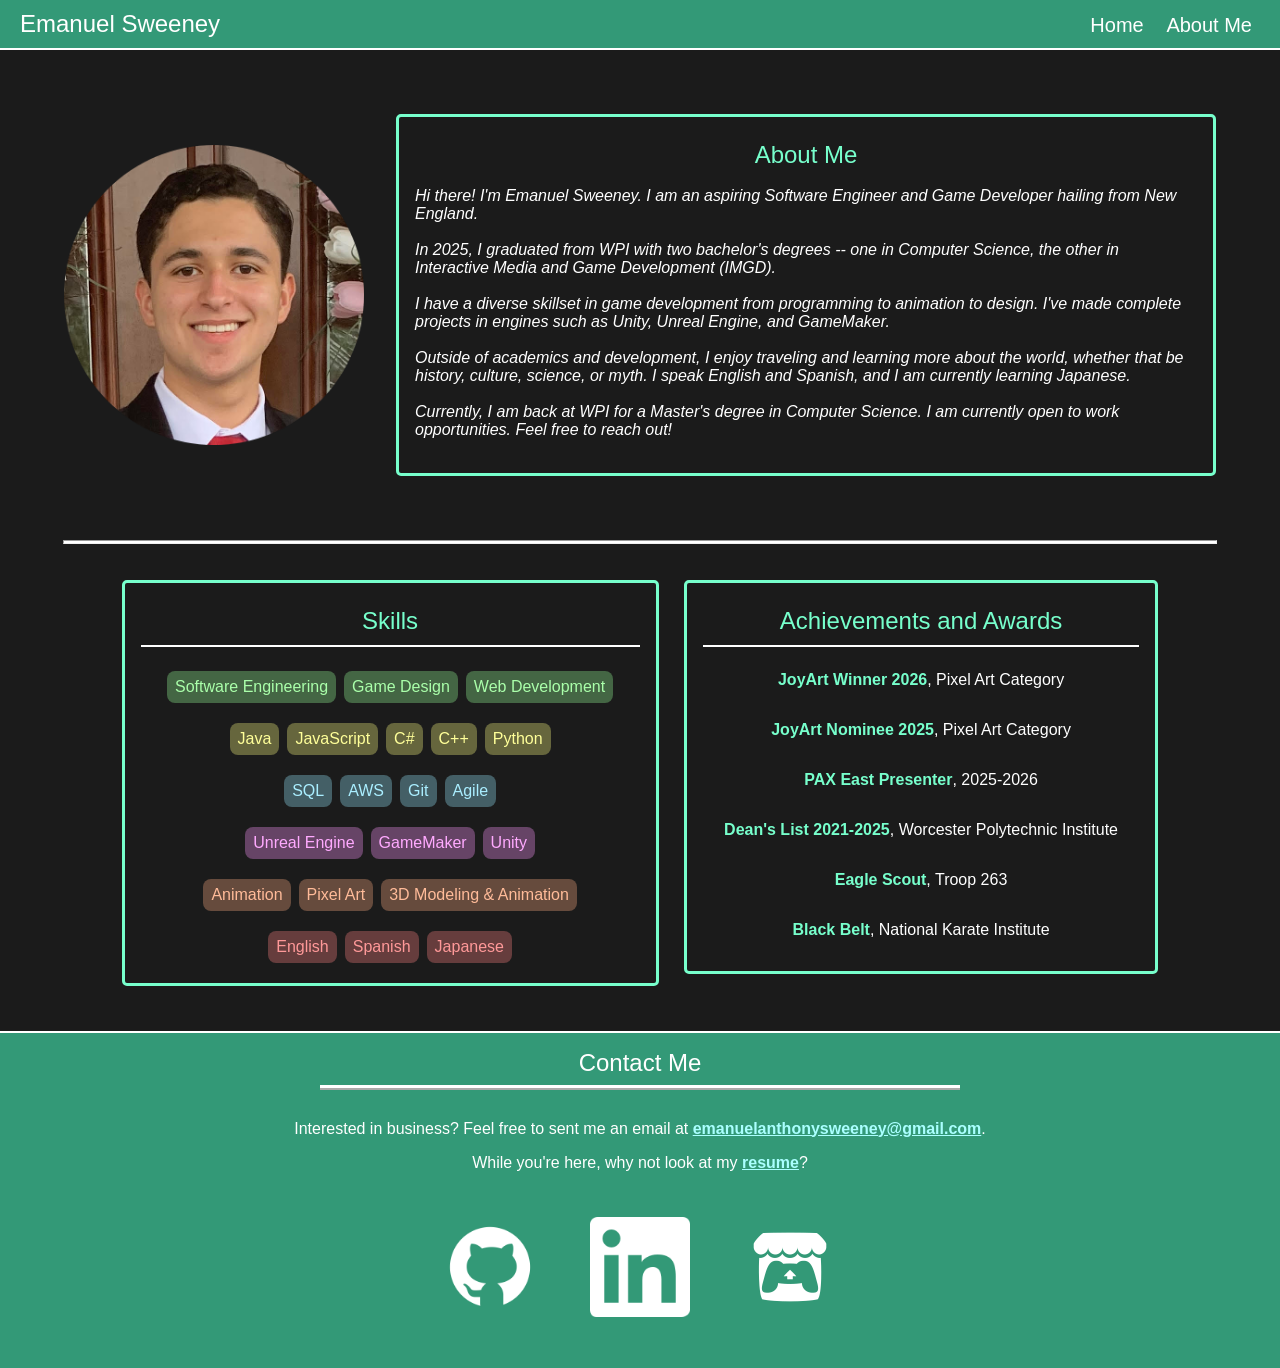
==== about.html @ 0271db8d "Updates" ====
<!DOCTYPE html>
<html lang="en">
<head>
    <meta charset="UTF-8">
    <meta http-equiv="X-UA-Compatible" content = "IE=edge"/>
    <meta name="viewport" content="width=device-width, initial-scale=1.0">
    <title>Emanuel Sweeney -- About Me</title>
    <link rel = "stylesheet" href="style.css">
    <link rel = icon type="image/x-icon" href="Assets/icon.png">
    <script src="my-header.js" defer></script>
    <script src="my-footer.js" defer></script>
</head>
<body>
    <my-header></my-header>

    <div class = "landing">
        <img src="Assets/me.png" style="width:300px; flex-shrink: 0;"/>
        <div class = "aboutme">
            <h2 style="text-align: center; margin-bottom: 0rem;">About Me</h2>
            <i style="text-align: left; margin:1rem"><br/>Hi there! I'm Emanuel Sweeney. I am an aspiring Software Engineer and Game Developer hailing from New England. <br/><br/>
                    In 2025, I graduated from WPI with two bachelor's degrees -- one in Computer Science, the other in Interactive Media and Game Development (IMGD).<br/><br/>
                    I have a diverse skillset in game development from programming to animation to design. I've made complete projects in engines such as Unity, Unreal Engine, and GameMaker. <br/><br/>
                    Outside of academics and development, I enjoy traveling and learning more about the world, whether that be history, culture, science, or myth. I speak English and Spanish, and I am currently learning Japanese.<br/><br/>
                    Currently, I am back at WPI for a Master's degree in Computer Science. I am currently open to work opportunities. Feel free to reach out!<br/><br/>
            </i>    
        </div>
    </div>

    <hr style="width: 90%; background-color:white; height: 2px;"/>

    <div style="display: flex; justify-content: center; align-items: start; flex-wrap: wrap; margin:0 auto; padding: 1rem;">
    <div class="landingtext" style="min-width: 40%; margin:1%;">
        <h2 style="text-align: center; margin-bottom: 0.1rem;">Skills</h2>
        <hr style="height: 2px; width:100%; background-color:white; border:none;"/>
        <div class="bubblediv">
            <p class="bubble">Software Engineering</p>
            <p class="bubble">Game Design</p>
            <p class="bubble">Web Development</p>
        </div>
        <div class="bubblediv">
            <p class="bubble" style="color:#ff9">Java</p>
            <p class="bubble" style="color:#ff9">JavaScript</p>
            <p class="bubble" style="color:#ff9">C#</p>
            <p class="bubble" style="color:#ff9">C++</p>
            <p class="bubble" style="color:#ff9">Python</p>
        </div>
        <div class="bubblediv">
            <p class="bubble" style="color:#aef">SQL</p>
            <p class="bubble" style="color:#aef">AWS</p>
            <p class="bubble" style="color:#aef">Git</p>
            <p class="bubble" style="color:#aef">Agile</p>
        </div>
        <div class="bubblediv">
            <p class="bubble" style="color:#faf">Unreal Engine</p>
            <p class="bubble" style="color:#faf">GameMaker</p>
            <p class="bubble" style="color:#faf">Unity</p>
        </div>
        <div class="bubblediv">
            <p class="bubble" style="color:#fb9">Animation</p>
            <p class="bubble" style="color:#fb9">Pixel Art</p>
            <p class="bubble" style="color:#fb9">3D Modeling & Animation</p>
        </div>
        <div class="bubblediv">
            <p class="bubble" style="color:#f99">English</p>
            <p class="bubble" style="color:#f99">Spanish</p>
            <p class="bubble" style="color:#f99">Japanese</p>
        </div>
    </div>
    <div class="landingtext" style="min-width: 35%; margin:1%;">
        <h2 style="text-align: center; margin-bottom: 0.1rem;">Achievements and Awards</h2>
        <hr style="height: 2px; width:100%; background-color:white; border:none;"/>
        <p style="color:white"><b>JoyArt Winner 2026</b>, Pixel Art Category</p>
        <p style="color:white"><b>JoyArt Nominee 2025</b>, Pixel Art Category</p>
        <p style="color:white"><b>PAX East Presenter</b>, 2025-2026</p>
        <p style="color:white"><b>Dean's List 2021-2025</b>, Worcester Polytechnic Institute</p>
        <p style="color:white"><b>Eagle Scout</b>, Troop 263</p>
        <p style="color:white"><b>Black Belt</b>, National Karate Institute</p>
    </div>
    </div>

    <my-footer></my-footer>
</body>
</html>
---- style.css ----
:root {
    --mint: #77FFcc;
    background-color: #1b1b1b;
    overscroll-behavior: none;
    overflow-x: hidden;
}

body {
    margin:0;
    padding: 0;
}
h1 {
    color:#fff;
    font-family: Arial, Helvetica, sans-serif;
    font-weight: normal;
    margin-bottom: 0px;
}

h2 {
    color:var(--mint);
    font-family: Arial, Helvetica, sans-serif;
    font-style: normal;
    font-weight: normal;
    margin-top:0.5rem;

}

i {
    color:#fff;
    font-family: Arial, Helvetica, sans-serif;
}

b {
    color: var(--mint);
}

.game {
    font-weight:bold;
    color:#fff;
    background-color: transparent;
    width: 400px;
    height: 250px;
    border-radius: 5px;
    border: 3px solid #fff;

    transition: all 0.3s ease;

    display:flex;
    flex-direction: column; 
    align-items: center;
    justify-content: center;

    margin-left: 0.5rem;
    margin-right: 0.5rem;
    
}

.game:hover {
    border: 10px solid;
    font-size: large;
    background-color: #444;
    text-shadow: #fff 0px 0px 1rem;
}

.projectbuttons {
    display: flex;

    margin-left:5%;
    margin-right:5%;
}

.rat {
    background-image: url("Assets/Projects/Rat\ Lord.png");
    background-size: cover;
    background-position: center;
    background-repeat: no-repeat;
    background-color: rgba(52, 52, 52, 0.5);
    background-blend-mode: multiply;
}

.terra {
    background-image: url("Assets/Projects/Terraforma.png");
    background-size: cover;
    background-position: center;
    background-repeat: no-repeat;
    background-color: rgba(52, 52, 52, 0.5);
    background-blend-mode: multiply;
}

.hell {
    background-image: url("Assets/Projects/Hell\'s\ Arena.png");
    background-size: cover;
    background-position: center;
    background-repeat: no-repeat;
    background-color: rgba(52, 52, 52, 0.5);
    background-blend-mode: multiply;
}

.other {
    background-image: url("Assets/Projects/OtherProjects.png");
    background-size: cover;
    background-position: center;
    background-repeat: no-repeat;
    background-color: rgba(52, 52, 52, 0.5);
    background-blend-mode: multiply;
}

.rat:hover {
    border-color: rgb(247, 255, 101);
    color: rgb(247, 255, 101);
}

.hell:hover {
    border-color: #f88;
    color: #f88;
}

.terra:hover {
    border-color: #afa;
    color: #afa;
}

.other:hover {
    border-color: #8ff;
    color: #8ff;
}

.landingtext {
    margin-bottom: 3rem;
    margin-top: 2rem;
    border-radius: 5px;
    border: 3px solid var(--mint);
    padding: 1rem;

    display: flex;
    flex-direction: column;
    justify-content: center;

    align-items: center;

    color:white;
    font-family: Arial, Helvetica, sans-serif; 
}

.aboutme {
    border-radius: 5px;
    border: 3px solid var(--mint);
    padding: 1rem;

}

.landing {
    display: flex;
    flex-direction: row;
    align-items: center;
    gap: 2rem;
    margin: 5%;
}

.head {
    background-color: #397;
    display: flex;
    justify-content: space-between;
    color:white;
    font-family: Arial, Helvetica, sans-serif;
    font-size:x-large;
    box-sizing: border-box;
    width: 100%;
    position:sticky;

    left:0;
    right:0;
    top:0;
    margin:0;
    padding: 10px 20px;
}

.foot {
    background-color: #397;
    display: flex;
    justify-content: space-between;
    flex-direction: column;
}

.foot a {
    color:#aff;
    font-weight: bold;
}

.foot hr {
    margin-top: 0;
    margin-bottom: 2rem;
    background-color:white;
    width: 50%;
    height: 3px;
    border: none;
    box-shadow: #aaa 0px 2px 0px;
}

.foot p {
    color:#fff;
    font-family: Arial, Helvetica, sans-serif;
    font-size: medium;
    margin-bottom: 1rem;
    margin-top: 0;
    text-align: center;
}

.footdiv {
    display: flex;

    margin: 0.25rem;

    justify-content: center;

}

.footdiv img {
    height:100px;
    transition: all 0.3s ease;
    margin: 25px;
    transform-origin: center;
}

.footdiv img:hover {
    transform:scale(120%)
}

.headopt {
    color: #fff;
    font-size:smaller;
    text-decoration: none;
    margin: 0.5rem;
}

.headopt:hover {
    color:#8ff;
    text-decoration: dotted;
}

.bubble {
    color:#afa;

    justify-content: center;
    align-items: center;
    text-align: center;
    display: flex;

    font-family: Arial, Helvetica, sans-serif;

    height: 2rem;
    border-color: currentColor;
    background-color: color-mix(in srgb, currentColor, black 60%);
    border-radius: 8px;
    border-width: 2px;

    padding-left: 0.5rem;
    padding-right: 0.5rem;
    margin-bottom: 0.25rem;
    
    transform: all 0.3s ease;
    transform-origin: center;
}

.bubble:hover {
    transform: scale(110%);
}

.bubblediv {
    text-wrap: wrap; display: flex; justify-content: center; gap: 0.5rem;
}

.borderbright {
    margin:5%;
    margin-bottom: 3rem;
    margin-top: 2rem;
    border-radius: 5px;
    border: 3px solid var(--mint);
    padding: 1rem;

    display: flex;
    flex-direction: column;
    justify-content: center;

    align-items: center;
}

.p {
    color:white;
    font-family: Arial, Helvetica, sans-serif; 
}
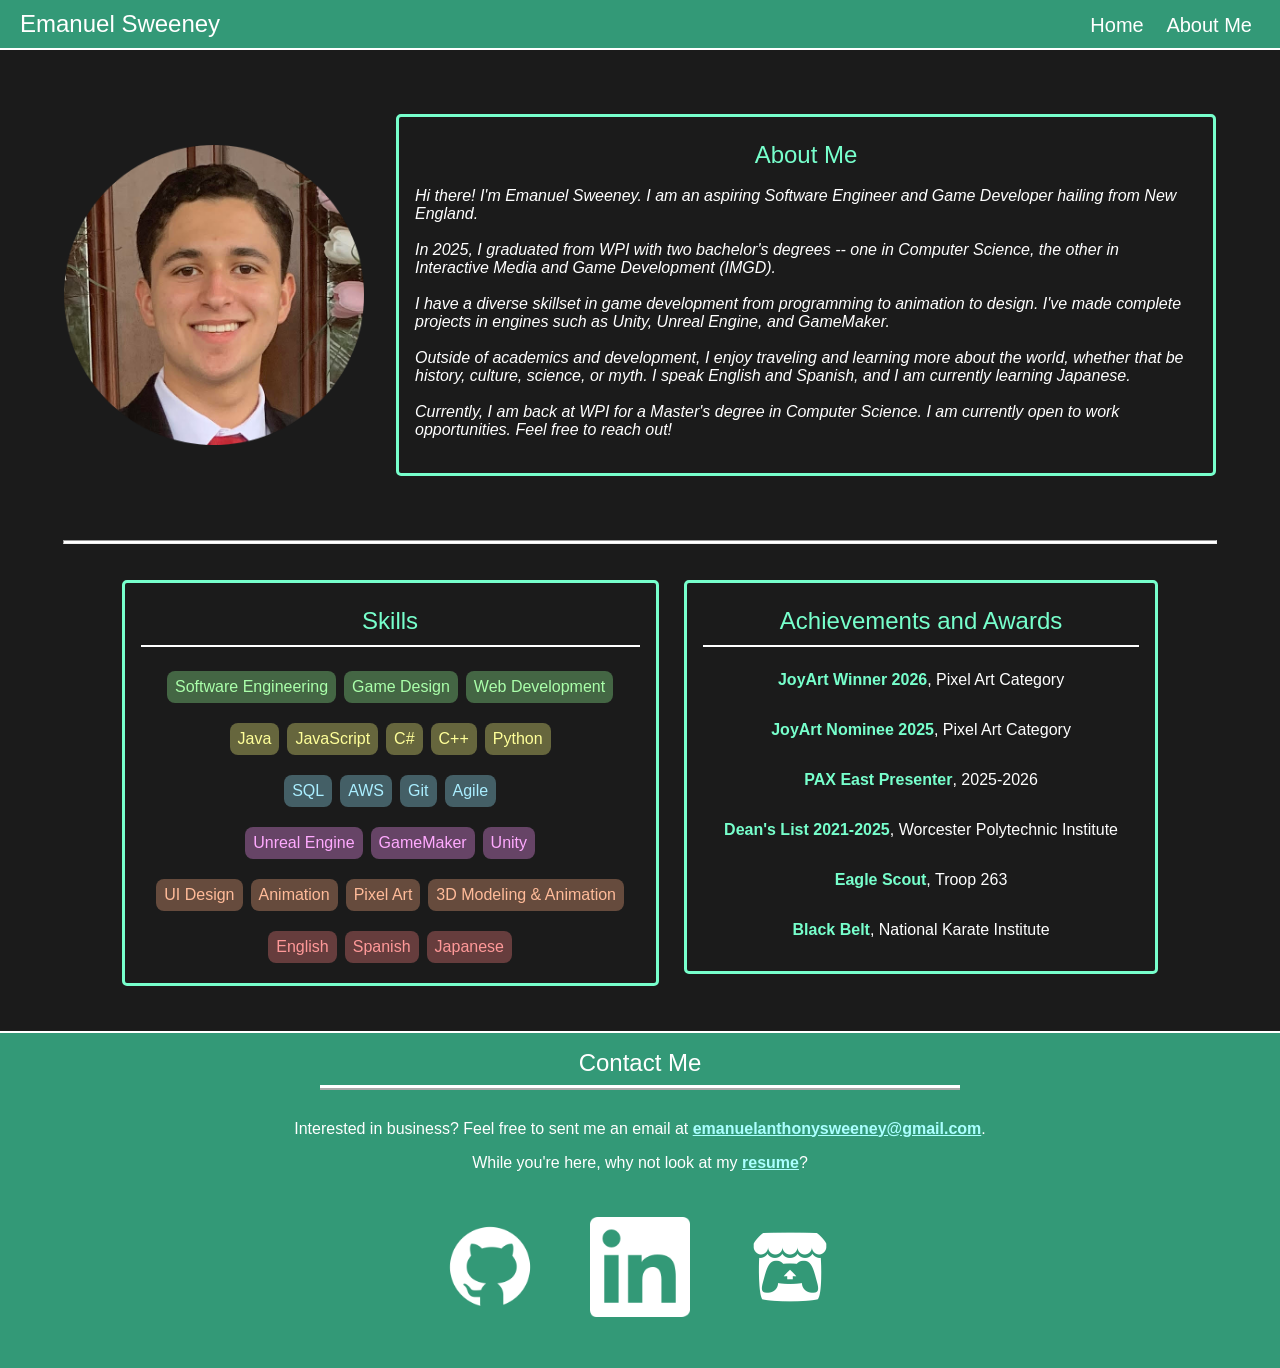
==== commit a86bc890: "Close To Done! Terraforma Page Done  All that's left is other projects page" ====
--- a/about.html
+++ b/about.html
@@ -38,32 +38,33 @@
             <p class="bubble">Web Development</p>
         </div>
         <div class="bubblediv">
-            <p class="bubble" style="color:#ff9">Java</p>
-            <p class="bubble" style="color:#ff9">JavaScript</p>
-            <p class="bubble" style="color:#ff9">C#</p>
-            <p class="bubble" style="color:#ff9">C++</p>
-            <p class="bubble" style="color:#ff9">Python</p>
+            <p class="bubble bub-pro">Java</p>
+            <p class="bubble bub-pro">JavaScript</p>
+            <p class="bubble bub-pro">C#</p>
+            <p class="bubble bub-pro">C++</p>
+            <p class="bubble bub-pro">Python</p>
         </div>
         <div class="bubblediv">
-            <p class="bubble" style="color:#aef">SQL</p>
-            <p class="bubble" style="color:#aef">AWS</p>
-            <p class="bubble" style="color:#aef">Git</p>
-            <p class="bubble" style="color:#aef">Agile</p>
+            <p class="bubble bub-tool">SQL</p>
+            <p class="bubble bub-tool" >AWS</p>
+            <p class="bubble bub-tool" >Git</p>
+            <p class="bubble bub-tool">Agile</p>
         </div>
         <div class="bubblediv">
-            <p class="bubble" style="color:#faf">Unreal Engine</p>
-            <p class="bubble" style="color:#faf">GameMaker</p>
-            <p class="bubble" style="color:#faf">Unity</p>
+            <p class="bubble bub-eng" >Unreal Engine</p>
+            <p class="bubble bub-eng">GameMaker</p>
+            <p class="bubble bub-eng">Unity</p>
         </div>
         <div class="bubblediv">
-            <p class="bubble" style="color:#fb9">Animation</p>
-            <p class="bubble" style="color:#fb9">Pixel Art</p>
-            <p class="bubble" style="color:#fb9">3D Modeling & Animation</p>
+            <p class="bubble bub-art">UI Design</p>
+            <p class="bubble bub-art" >Animation</p>
+            <p class="bubble bub-art">Pixel Art</p>
+            <p class="bubble bub-art" >3D Modeling & Animation</p>
         </div>
         <div class="bubblediv">
-            <p class="bubble" style="color:#f99">English</p>
-            <p class="bubble" style="color:#f99">Spanish</p>
-            <p class="bubble" style="color:#f99">Japanese</p>
+            <p class="bubble bub-lan">English</p>
+            <p class="bubble bub-lan">Spanish</p>
+            <p class="bubble bub-lan">Japanese</p>
         </div>
     </div>
     <div class="landingtext" style="min-width: 35%; margin:1%;">
--- a/style.css
+++ b/style.css
@@ -88,7 +88,7 @@
 }
 
 .hell {
-    background-image: url("Assets/Projects/Hell\'s\ Arena.png");
+    background-image: url("Assets/Projects/HellsArenaTitle.png");
     background-size: cover;
     background-position: center;
     background-repeat: no-repeat;
@@ -248,7 +248,7 @@
 
     font-family: Arial, Helvetica, sans-serif;
 
-    height: 2rem;
+    min-height: 2rem;
     border-color: currentColor;
     background-color: color-mix(in srgb, currentColor, black 60%);
     border-radius: 8px;
@@ -270,6 +270,26 @@
     text-wrap: wrap; display: flex; justify-content: center; gap: 0.5rem;
 }
 
+.bub-art {
+    color:#fb9;
+}
+
+.bub-eng {
+    color:#faf
+}
+
+.bub-lan {
+    color:#f99;
+}
+
+.bub-pro {
+    color:#ff9;
+}
+
+.bub-tool {
+    color:#aef;
+}
+
 .borderbright {
     margin:5%;
     margin-bottom: 3rem;
@@ -288,4 +308,122 @@
 .p {
     color:white;
     font-family: Arial, Helvetica, sans-serif; 
-}+}
+
+li {
+    color:white;
+    font-family: Arial, Helvetica, sans-serif; 
+}
+
+.homepage {
+    background-image:
+        linear-gradient(rgba(0,0,0,0.8),rgba(0,0,0,0.8)),
+        url(/Assets/HomePageBG.jpg);
+    background-size:cover;
+    background-position: center;
+    background-repeat: no-repeat;
+}
+
+.ratlordpage {
+    background-image:
+        linear-gradient(rgba(0,0,0,0.8),rgba(0,0,0,0.8)),
+        url(/Assets/Rat\ Lord\ Poster.png);
+    background-size:cover;
+    background-position: center;
+    background-repeat: no-repeat;
+}
+
+.hellsarenapage {
+    background-image:
+        linear-gradient(rgba(0,0,0,0.8),rgba(0,0,0,0.5)),
+        url(/Assets/Projects/HellsArenaBG.png);
+    background-size:cover;
+    background-position: center;
+    background-repeat: no-repeat;
+}
+
+.terraformapage {
+    background-image:
+        linear-gradient(rgba(0,0,0,0.8),rgba(0,0,0,0.8)),
+        url(/Assets/Projects/TerraformaBG.png);
+    background-size:cover;
+    background-position: center;
+    background-repeat: no-repeat;
+}
+
+.projecth2 {
+    margin-bottom:0rem;
+}
+
+.projectp {
+    margin-top:0.25rem;
+}
+
+td {
+    padding: 0.25rem;
+    border-style: solid;
+    border-width: 2px;
+    border-color: white;
+}
+
+.thead {
+    padding: 0.5rem;
+    border-style: solid;
+    border-width: 2px;
+    border-color: white;
+}
+
+.dlnbtn {
+    padding: 1rem; 
+    border-style: dotted; 
+    border-width: 2px; 
+    border-radius : 5px; 
+    border-color: currentColor; 
+    text-align: center; 
+    color: #aff; 
+    font-weight: bold; 
+    font-size: x-large; 
+    text-decoration: none;
+    transition: all 0.3s ease-in-out
+}
+
+.dlnbtn:hover {
+    color: rgb(245, 255, 255); 
+    font-weight: bolder;
+}
+
+.centerimg {
+    display: block;
+    margin:0px;
+    width:90%;
+    justify-content: center;
+    text-align: center;
+}
+
+.icon {
+    width:75px;
+    height:auto;
+    border-radius: 5px;
+}
+
+.bigicon {
+    width:115px;
+    height:auto;
+    border-radius: 5px;
+}
+
+.biggericon {
+    width: 300px;
+    height:auto;
+    border-radius: 5px;
+}
+
+.tdc {
+    justify-content: center;
+    text-align: center;
+}
+
+.tdp {
+    margin-top: 0px;
+    margin-bottom: 0px;
+}
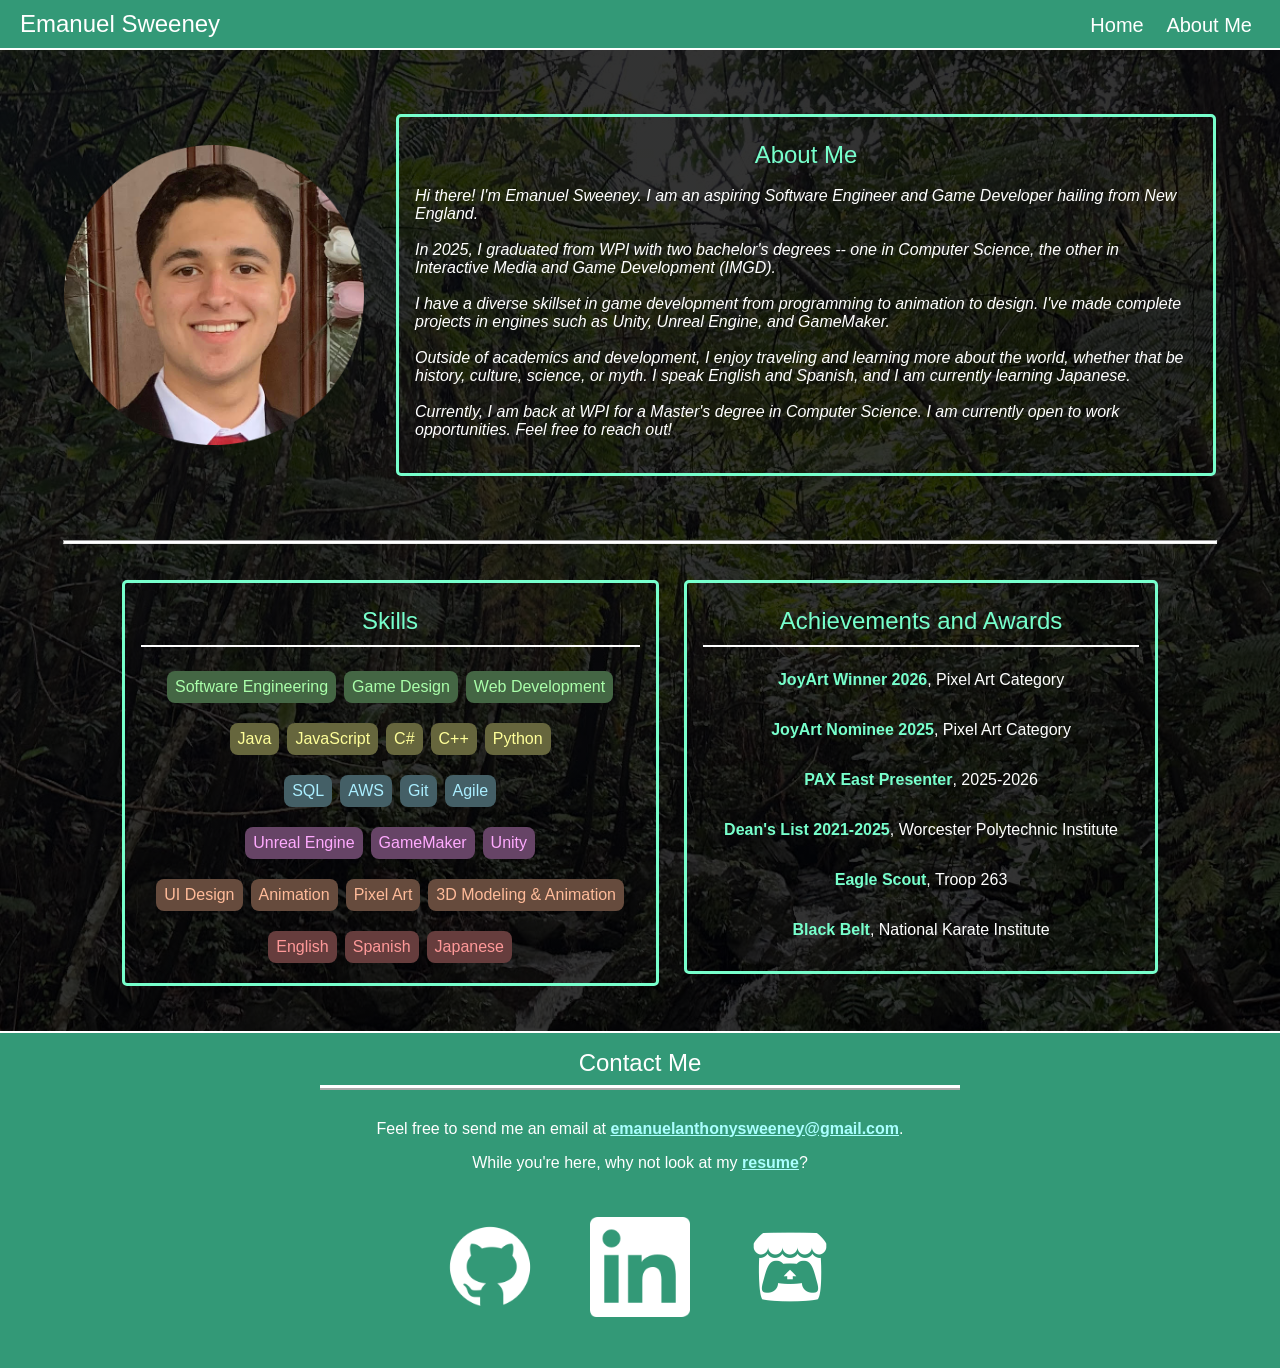
==== commit 975d6905: "Other Projects Page Begun" ====
--- a/about.html
+++ b/about.html
@@ -10,7 +10,7 @@
     <script src="my-header.js" defer></script>
     <script src="my-footer.js" defer></script>
 </head>
-<body>
+<body class="aboutpage">
     <my-header></my-header>
 
     <div class = "landing">
--- a/style.css
+++ b/style.css
@@ -146,7 +146,6 @@
     border-radius: 5px;
     border: 3px solid var(--mint);
     padding: 1rem;
-
 }
 
 .landing {
@@ -155,6 +154,19 @@
     align-items: center;
     gap: 2rem;
     margin: 5%;
+}
+
+.otherproject {
+    display: flex;
+    flex-direction: row;
+    align-items: center;
+    gap: 2rem;
+    border-radius: 5px;
+    border: 3px solid var(--mint);
+    padding: 1rem;
+    margin: 5%;
+    margin-bottom: 2rem;
+    margin-top: 2rem;
 }
 
 .head {
@@ -305,7 +317,7 @@
     align-items: center;
 }
 
-.p {
+p {
     color:white;
     font-family: Arial, Helvetica, sans-serif; 
 }
@@ -319,6 +331,24 @@
     background-image:
         linear-gradient(rgba(0,0,0,0.8),rgba(0,0,0,0.8)),
         url(/Assets/HomePageBG.jpg);
+    background-size:cover;
+    background-position: center;
+    background-repeat: no-repeat;
+}
+
+.aboutpage {
+    background-image:
+        linear-gradient(rgba(0,0,0,0.8),rgba(0,0,0,0.8)),
+        url(/Assets/AboutPageBG.jpg);
+    background-size:cover;
+    background-position: center;
+    background-repeat: no-repeat;
+}
+
+.otherpage {
+    background-image:
+        linear-gradient(rgba(0,0,0,0.8),rgba(0,0,0,0.8)),
+        url(/Assets/OtherBG.jpg);
     background-size:cover;
     background-position: center;
     background-repeat: no-repeat;
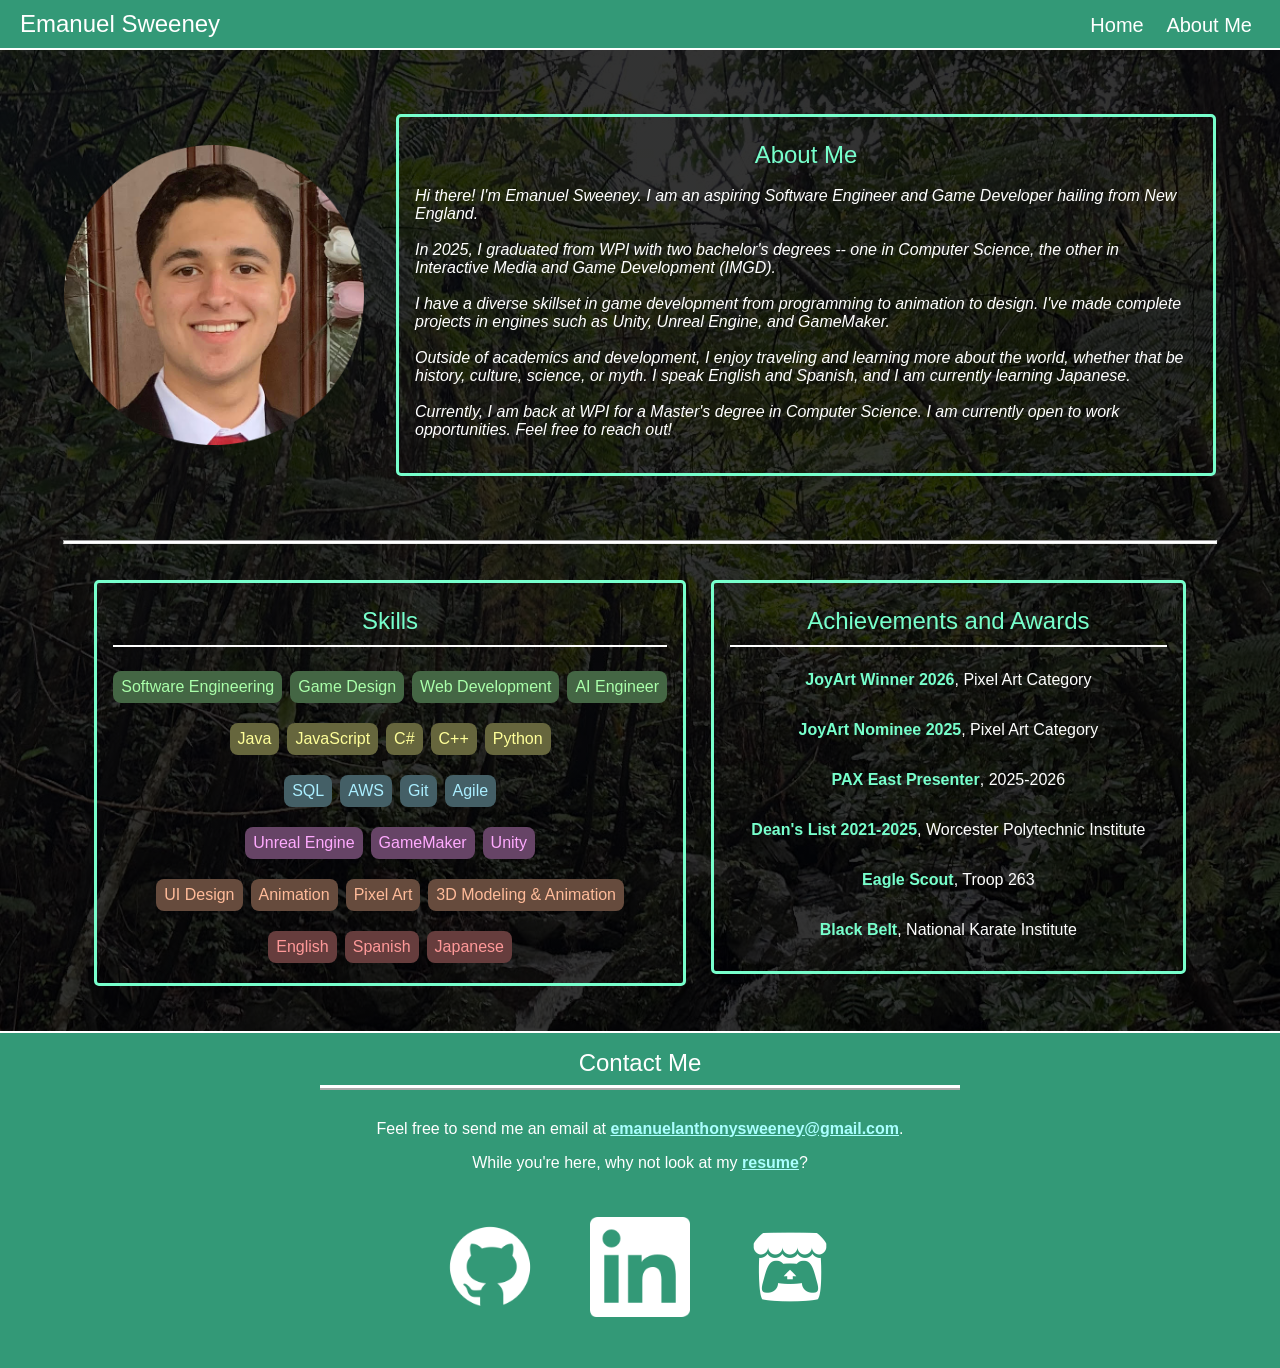
==== commit b888e520: "Other Projects (1/2) Need to implement art works and games zip files." ====
--- a/about.html
+++ b/about.html
@@ -36,6 +36,7 @@
             <p class="bubble">Software Engineering</p>
             <p class="bubble">Game Design</p>
             <p class="bubble">Web Development</p>
+            <p class="bubble">AI Engineer</p>
         </div>
         <div class="bubblediv">
             <p class="bubble bub-pro">Java</p>
--- a/style.css
+++ b/style.css
@@ -457,3 +457,9 @@
     margin-top: 0px;
     margin-bottom: 0px;
 }
+
+.otherproj {
+    width:300px; 
+    flex-shrink: 0;
+    border-radius: 5px;
+}
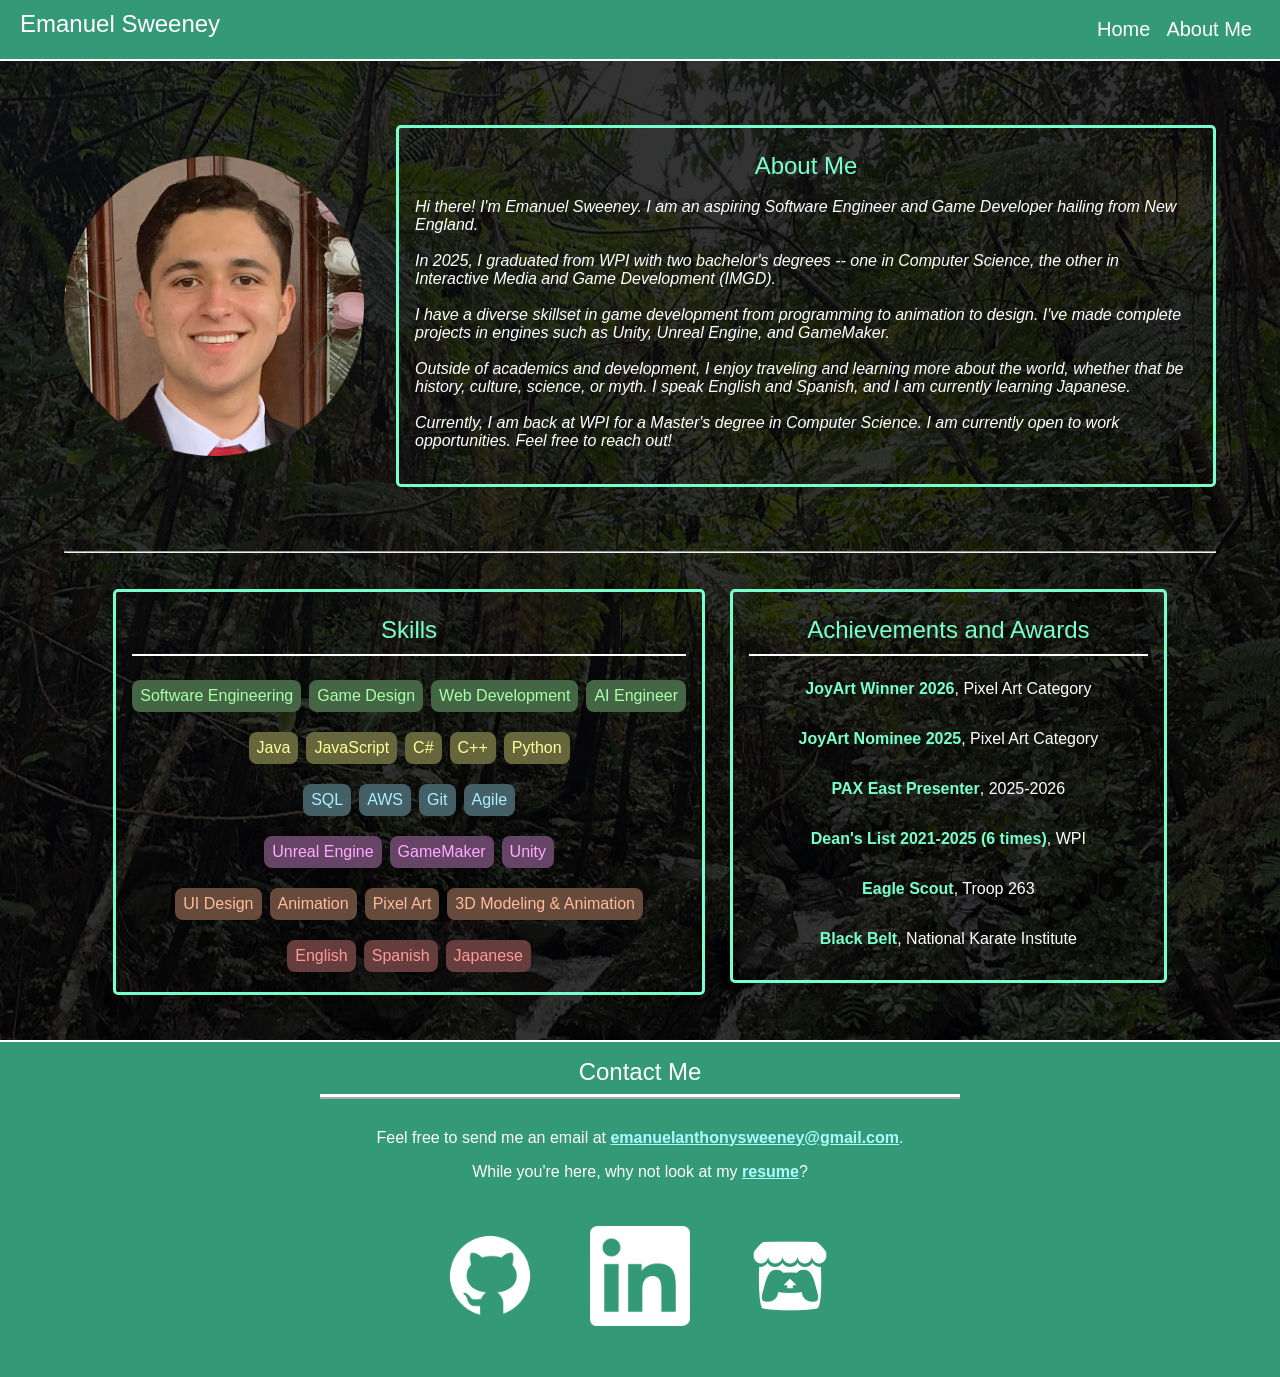
==== commit 7898a182: "Quick Fix" ====
--- a/about.html
+++ b/about.html
@@ -74,7 +74,7 @@
         <p style="color:white"><b>JoyArt Winner 2026</b>, Pixel Art Category</p>
         <p style="color:white"><b>JoyArt Nominee 2025</b>, Pixel Art Category</p>
         <p style="color:white"><b>PAX East Presenter</b>, 2025-2026</p>
-        <p style="color:white"><b>Dean's List 2021-2025</b>, Worcester Polytechnic Institute</p>
+        <p style="color:white"><b>Dean's List 2021-2025 (6 times)</b>, WPI</p>
         <p style="color:white"><b>Eagle Scout</b>, Troop 263</p>
         <p style="color:white"><b>Black Belt</b>, National Karate Institute</p>
     </div>
--- a/style.css
+++ b/style.css
@@ -3,6 +3,7 @@
     background-color: #1b1b1b;
     overscroll-behavior: none;
     overflow-x: hidden;
+    position:relative;
 }
 
 body {
@@ -156,10 +157,13 @@
     margin: 5%;
 }
 
+
+
 .otherproject {
     display: flex;
     flex-direction: row;
     align-items: center;
+    flex-wrap: wrap;
     gap: 2rem;
     border-radius: 5px;
     border: 3px solid var(--mint);
@@ -279,7 +283,7 @@
 }
 
 .bubblediv {
-    text-wrap: wrap; display: flex; justify-content: center; gap: 0.5rem;
+    flex-wrap: wrap; display: flex; justify-content: center; gap: 0.5rem;
 }
 
 .bub-art {
@@ -424,8 +428,9 @@
 
 .centerimg {
     display: block;
-    margin:0px;
-    width:90%;
+    margin:0px auto;
+    max-width:90%;
+    height: auto;
     justify-content: center;
     text-align: center;
 }
@@ -459,7 +464,72 @@
 }
 
 .otherproj {
-    width:300px; 
-    flex-shrink: 0;
-    border-radius: 5px;
+    max-width: 300px;
+    width: 100%;
+    height: auto;
+    border-radius: 5px;
+}
+
+.otherprojectdiv {
+    display:flex; 
+    justify-content: center; 
+    flex:1; 
+    flex-direction: column; 
+    align-items: center; 
+    text-align: center;
+}
+
+video {
+    max-width: 400px;
+    width:100%; 
+    height: auto;
+    border-radius: 5px;
+}
+
+.scout {
+    width: 100px;
+}
+
+img {
+    max-width: 100%;
+}
+
+* {
+    box-sizing: border-box;
+}
+
+.content {
+    max-width: 900px;
+    margin: 0 auto;
+    padding: 1rem;
+    overflow-wrap: break-word;
+}
+
+.tablewrap {
+    width: 100%;
+    overflow-x: auto;
+}
+
+table {
+    width: 100%;
+    border-collapse: collapse;
+    table-layout: fixed;
+}
+
+@media (max-width: 768px) {
+    .landing {
+        flex-direction: column;
+        text-align: center;
+    }
+
+    .otherproject {
+        flex-direction: column;
+    }
+}
+
+.navlink {
+    justify-content: right;
+    display: flex;
+    flex-wrap: nowrap;
+    white-space: nowrap;
 }
